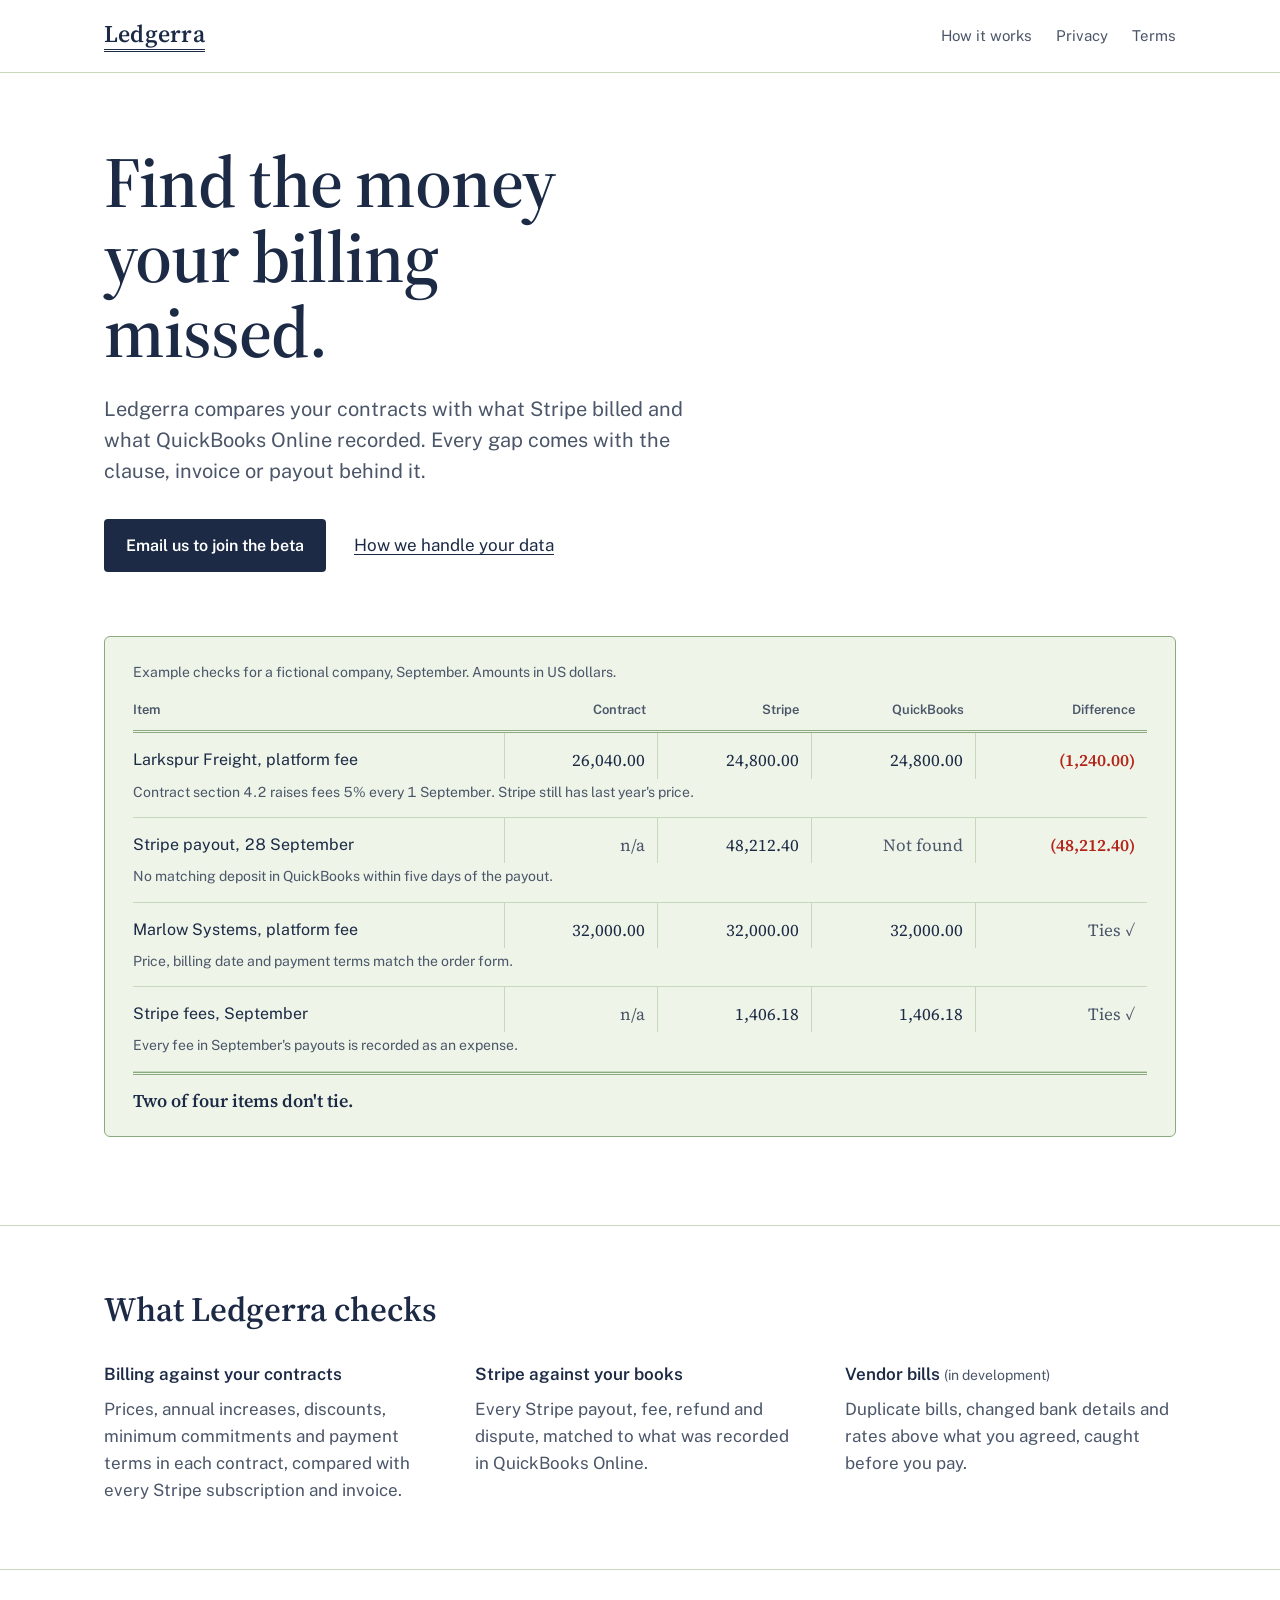
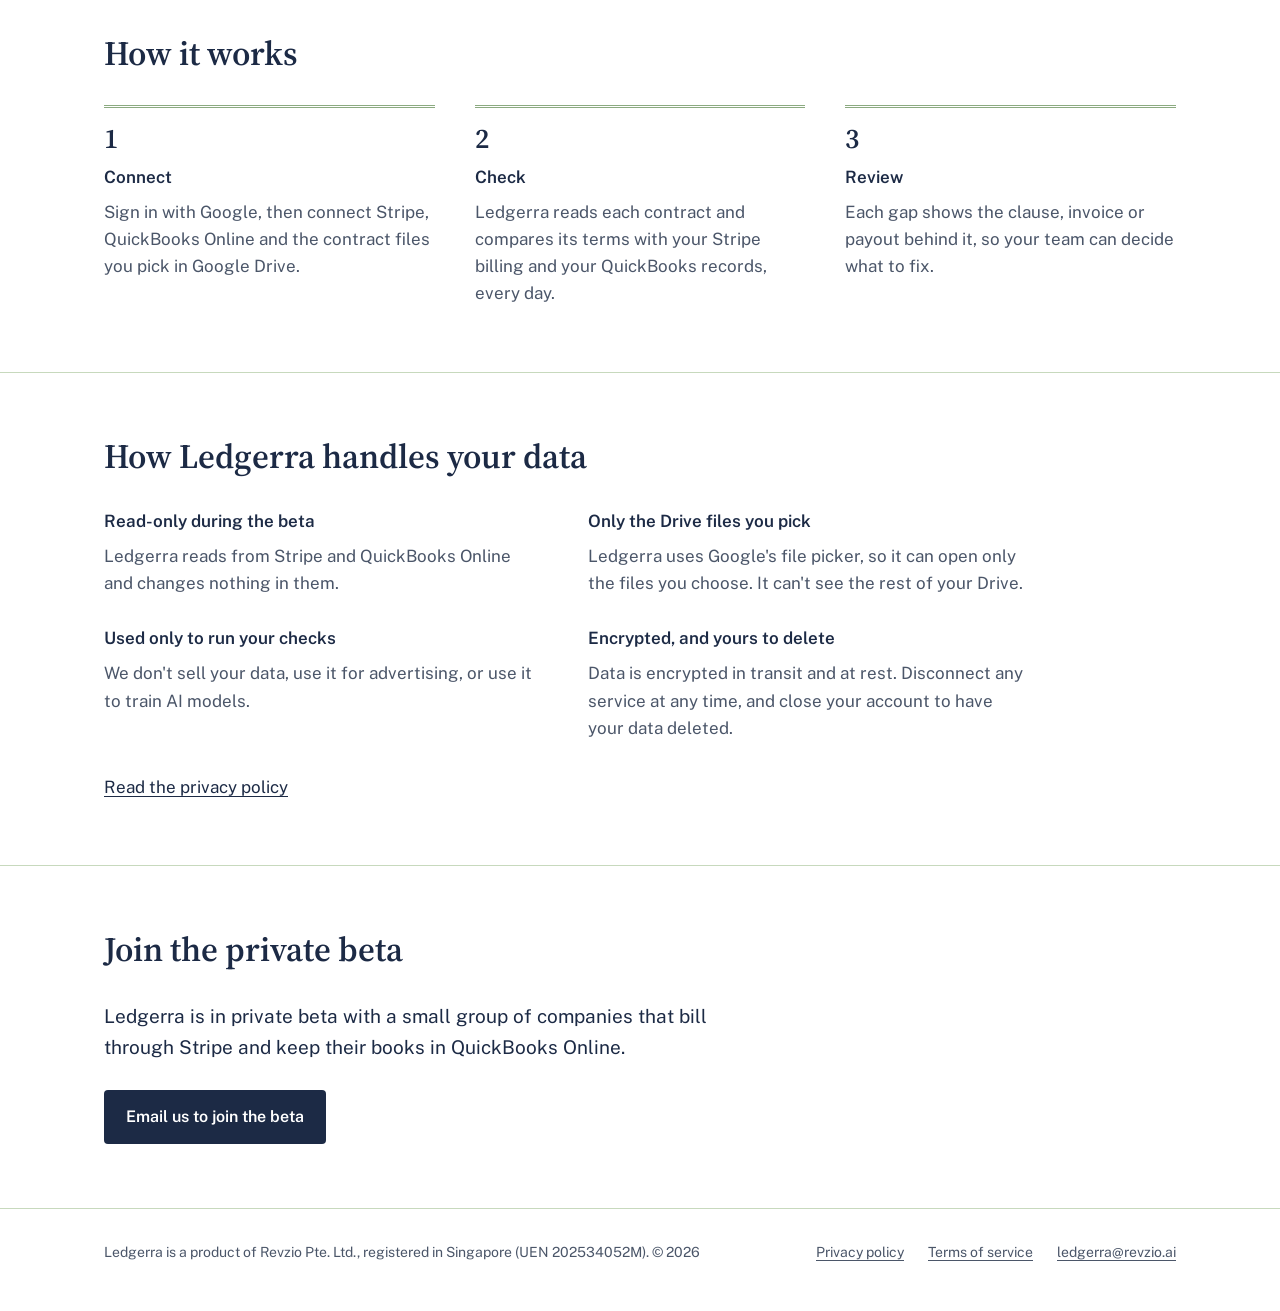
==== index.html @ a2a05275 "Add files via upload" ====
<!doctype html>
<html lang="en">
<head>
  <meta charset="utf-8">
  <meta name="viewport" content="width=device-width, initial-scale=1">
  <title>Ledgerra: check your billing against your contracts and books</title>
  <meta name="description" content="Ledgerra compares your contracts with what Stripe billed and what QuickBooks Online recorded, and shows every gap with the clause, invoice or payout behind it.">
  <link rel="icon" href="/favicon.svg" type="image/svg+xml">
  <link rel="preconnect" href="https://fonts.googleapis.com">
  <link rel="preconnect" href="https://fonts.gstatic.com" crossorigin>
  <link href="https://fonts.googleapis.com/css2?family=Public+Sans:wght@400;600&family=Source+Serif+4:opsz,wght@8..60,400;8..60,600&display=swap" rel="stylesheet">
  <link rel="stylesheet" href="/styles.css">
</head>
<body>
  <header class="site-header">
    <div class="wrap">
      <a class="wordmark" href="/">Ledgerra</a>
      <nav class="site-nav" aria-label="Main">
        <a class="optional" href="#how-it-works">How it works</a>
        <a href="/privacy">Privacy</a>
        <a href="/terms">Terms</a>
      </nav>
    </div>
  </header>

  <main>
    <section class="hero">
      <div class="wrap">
        <h1>Find the money your billing missed.</h1>
        <p class="lede">Ledgerra compares your contracts with what Stripe billed and what QuickBooks Online recorded. Every gap comes with the clause, invoice or payout behind it.</p>
        <div class="actions">
          <a class="button" href="mailto:ledgerra@revzio.ai?subject=Ledgerra%20beta">Email us to join the beta</a>
          <a href="#your-data">How we handle your data</a>
        </div>
      </div>
    </section>

    <section class="sheet-section" aria-labelledby="sheet-caption">
      <div class="wrap">
        <div class="sheet">
          <p class="sheet-caption" id="sheet-caption">Example checks for a fictional company, September. Amounts in US dollars.</p>
          <table>
            <thead>
              <tr>
                <th scope="col">Item</th>
                <th scope="col">Contract</th>
                <th scope="col">Stripe</th>
                <th scope="col">QuickBooks</th>
                <th scope="col">Difference</th>
              </tr>
            </thead>
            <tbody>
              <tr class="item">
                <td>Larkspur Freight, platform fee</td>
                <td data-label="Contract">26,040.00</td>
                <td data-label="Stripe">24,800.00</td>
                <td data-label="QuickBooks">24,800.00</td>
                <td data-label="Difference" class="gap">(1,240.00)</td>
              </tr>
              <tr class="note"><td colspan="5">Contract section 4.2 raises fees 5% every 1 September. Stripe still has last year's price.</td></tr>
              <tr class="item">
                <td>Stripe payout, 28 September</td>
                <td data-label="Contract" class="none">n/a</td>
                <td data-label="Stripe">48,212.40</td>
                <td data-label="QuickBooks" class="none">Not found</td>
                <td data-label="Difference" class="gap">(48,212.40)</td>
              </tr>
              <tr class="note"><td colspan="5">No matching deposit in QuickBooks within five days of the payout.</td></tr>
              <tr class="item">
                <td>Marlow Systems, platform fee</td>
                <td data-label="Contract">32,000.00</td>
                <td data-label="Stripe">32,000.00</td>
                <td data-label="QuickBooks">32,000.00</td>
                <td data-label="Difference" class="ties">Ties &#10003;</td>
              </tr>
              <tr class="note"><td colspan="5">Price, billing date and payment terms match the order form.</td></tr>
              <tr class="item">
                <td>Stripe fees, September</td>
                <td data-label="Contract" class="none">n/a</td>
                <td data-label="Stripe">1,406.18</td>
                <td data-label="QuickBooks">1,406.18</td>
                <td data-label="Difference" class="ties">Ties &#10003;</td>
              </tr>
              <tr class="note"><td colspan="5">Every fee in September's payouts is recorded as an expense.</td></tr>
            </tbody>
          </table>
          <p class="sheet-total">Two of four items don't tie.</p>
        </div>
      </div>
    </section>

    <section class="section" aria-labelledby="checks">
      <div class="wrap">
        <h2 id="checks">What Ledgerra checks</h2>
        <div class="columns">
          <div>
            <h3>Billing against your contracts</h3>
            <p>Prices, annual increases, discounts, minimum commitments and payment terms in each contract, compared with every Stripe subscription and invoice.</p>
          </div>
          <div>
            <h3>Stripe against your books</h3>
            <p>Every Stripe payout, fee, refund and dispute, matched to what was recorded in QuickBooks Online.</p>
          </div>
          <div>
            <h3>Vendor bills <span class="status">(in development)</span></h3>
            <p>Duplicate bills, changed bank details and rates above what you agreed, caught before you pay.</p>
          </div>
        </div>
      </div>
    </section>

    <section class="section" id="how-it-works" aria-labelledby="how">
      <div class="wrap">
        <h2 id="how">How it works</h2>
        <ol class="steps">
          <li>
            <h3>Connect</h3>
            <p>Sign in with Google, then connect Stripe, QuickBooks Online and the contract files you pick in Google Drive.</p>
          </li>
          <li>
            <h3>Check</h3>
            <p>Ledgerra reads each contract and compares its terms with your Stripe billing and your QuickBooks records, every day.</p>
          </li>
          <li>
            <h3>Review</h3>
            <p>Each gap shows the clause, invoice or payout behind it, so your team can decide what to fix.</p>
          </li>
        </ol>
      </div>
    </section>

    <section class="section" id="your-data" aria-labelledby="data">
      <div class="wrap">
        <h2 id="data">How Ledgerra handles your data</h2>
        <dl class="facts">
          <div>
            <dt>Read-only during the beta</dt>
            <dd>Ledgerra reads from Stripe and QuickBooks Online and changes nothing in them.</dd>
          </div>
          <div>
            <dt>Only the Drive files you pick</dt>
            <dd>Ledgerra uses Google's file picker, so it can open only the files you choose. It can't see the rest of your Drive.</dd>
          </div>
          <div>
            <dt>Used only to run your checks</dt>
            <dd>We don't sell your data, use it for advertising, or use it to train AI models.</dd>
          </div>
          <div>
            <dt>Encrypted, and yours to delete</dt>
            <dd>Data is encrypted in transit and at rest. Disconnect any service at any time, and close your account to have your data deleted.</dd>
          </div>
        </dl>
        <p class="more"><a href="/privacy">Read the privacy policy</a></p>
      </div>
    </section>

    <section class="section beta" aria-labelledby="beta">
      <div class="wrap">
        <h2 id="beta">Join the private beta</h2>
        <p>Ledgerra is in private beta with a small group of companies that bill through Stripe and keep their books in QuickBooks Online.</p>
        <a class="button" href="mailto:ledgerra@revzio.ai?subject=Ledgerra%20beta">Email us to join the beta</a>
      </div>
    </section>
  </main>

  <footer class="site-footer">
    <div class="wrap">
      <p>Ledgerra is a product of Revzio Pte. Ltd., registered in Singapore (UEN 202534052M). &copy; 2026</p>
      <nav class="footer-links" aria-label="Footer">
        <a href="/privacy">Privacy policy</a>
        <a href="/terms">Terms of service</a>
        <a href="mailto:ledgerra@revzio.ai">ledgerra@revzio.ai</a>
      </nav>
    </div>
  </footer>
</body>
</html>
---- styles.css ----
/* Ledgerra site. One bold element: the ledger sheet. Red ink only for differences. */
:root {
  --paper: #ffffff;
  --ledger: #eef4e8;
  --rule: #c7d9bd;
  --rule-strong: #8baa80;
  --ink: #1c2a45;
  --ink-muted: #4b5669;
  --red: #b42318;
  --focus: #2f5bd3;
  --serif: "Source Serif 4", Georgia, "Times New Roman", serif;
  --sans: "Public Sans", "Helvetica Neue", Arial, sans-serif;
  --measure: 66ch;
  --gutter: 24px;
}

*,
*::before,
*::after { box-sizing: border-box; }

html { -webkit-text-size-adjust: 100%; }

body {
  margin: 0;
  background: var(--paper);
  color: var(--ink);
  font-family: var(--sans);
  font-size: 17px;
  line-height: 1.6;
}

a { color: var(--ink); text-decoration-thickness: 1px; text-underline-offset: 3px; }
a:hover { text-decoration-thickness: 2px; }
:focus-visible { outline: 3px solid var(--focus); outline-offset: 3px; border-radius: 2px; }

.wrap { max-width: 1120px; margin: 0 auto; padding: 0 var(--gutter); }

/* Header */
.site-header { border-bottom: 1px solid var(--rule); }
.site-header .wrap {
  display: flex;
  align-items: center;
  justify-content: space-between;
  gap: 16px;
  min-height: 72px;
}
.wordmark {
  font-family: var(--serif);
  font-weight: 600;
  font-size: 24px;
  letter-spacing: 0.01em;
  text-decoration: none;
  border-bottom: 3px double var(--ink);
  line-height: 1.15;
  padding-bottom: 1px;
}
.wordmark:hover { text-decoration: none; }
.site-nav { display: flex; gap: 24px; font-size: 15px; }
.site-nav a { text-decoration: none; color: var(--ink-muted); }
.site-nav a:hover, .site-nav a[aria-current="page"] { color: var(--ink); text-decoration: underline; }

/* Hero */
.hero { padding: 72px 0 40px; }
.hero h1 {
  font-family: var(--serif);
  font-weight: 600;
  font-size: clamp(40px, 6.2vw, 72px);
  line-height: 1.04;
  letter-spacing: -0.015em;
  margin: 0 0 24px;
  max-width: 13ch;
}
.lede { font-size: 20px; line-height: 1.55; color: var(--ink-muted); max-width: 52ch; margin: 0 0 32px; }
.actions { display: flex; flex-wrap: wrap; align-items: center; gap: 16px 28px; }
.button {
  display: inline-block;
  background: var(--ink);
  color: #ffffff;
  text-decoration: none;
  font-weight: 600;
  font-size: 16px;
  padding: 14px 22px;
  border-radius: 4px;
}
.button:hover { background: #2a3b5e; text-decoration: none; }

/* The ledger sheet */
.sheet-section { padding: 24px 0 88px; }
.sheet {
  background: var(--ledger);
  border: 1px solid var(--rule-strong);
  border-radius: 6px;
  padding: 24px 28px 20px;
}
.sheet-caption { font-size: 14px; color: var(--ink-muted); margin: 0 0 16px; }
.sheet table { width: 100%; border-collapse: collapse; font-family: var(--serif); font-size: 17px; }
.sheet th {
  font-family: var(--sans);
  font-weight: 600;
  font-size: 13px;
  color: var(--ink-muted);
  text-align: right;
  padding: 0 12px 10px;
  border-bottom: 3px double var(--rule-strong);
}
.sheet th:first-child, .sheet td:first-child { text-align: left; padding-left: 0; }
.sheet td {
  padding: 14px 12px 4px;
  text-align: right;
  font-variant-numeric: tabular-nums lining-nums;
  border-left: 1px solid var(--rule);
  vertical-align: top;
}
.sheet td:first-child { border-left: 0; font-family: var(--sans); font-size: 16px; }
.sheet tr.note td {
  padding: 2px 0 14px;
  border-left: 0;
  border-bottom: 1px solid var(--rule);
  text-align: left;
  font-family: var(--sans);
  font-size: 14px;
  color: var(--ink-muted);
}
.sheet .gap { color: var(--red); font-weight: 600; }
.sheet .ties { color: var(--ink-muted); }
.sheet .none { color: var(--ink-muted); }
.sheet-total {
  margin: 0;
  padding-top: 12px;
  border-top: 3px double var(--rule-strong);
  font-family: var(--serif);
  font-size: 18px;
  font-weight: 600;
}

/* Sections */
.section { padding: 64px 0; border-top: 1px solid var(--rule); }
.section h2 {
  font-family: var(--serif);
  font-weight: 600;
  font-size: 34px;
  line-height: 1.15;
  margin: 0 0 32px;
}
.columns { display: grid; grid-template-columns: repeat(3, minmax(0, 1fr)); gap: 40px; }
.columns h3, .steps h3, .facts dt {
  font-family: var(--sans);
  font-weight: 600;
  font-size: 17px;
  margin: 0 0 8px;
}
.columns p, .steps p { margin: 0; color: var(--ink-muted); }
.status { font-size: 14px; color: var(--ink-muted); font-weight: 400; }

.steps { list-style: none; margin: 0; padding: 0; display: grid; grid-template-columns: repeat(3, minmax(0, 1fr)); gap: 40px; counter-reset: step; }
.steps li { counter-increment: step; border-top: 3px double var(--rule-strong); padding-top: 16px; }
.steps li::before {
  content: counter(step);
  display: block;
  font-family: var(--serif);
  font-size: 28px;
  font-weight: 600;
  line-height: 1;
  margin-bottom: 12px;
}

.facts { margin: 0; display: grid; grid-template-columns: repeat(2, minmax(0, 1fr)); gap: 28px 48px; max-width: 920px; }
.facts div { margin: 0; }
.facts dd { margin: 0; color: var(--ink-muted); }
.section .more { margin: 32px 0 0; }

.beta p { max-width: 56ch; margin: 0 0 28px; font-size: 19px; }

/* Long-form pages */
.doc { padding: 56px 0 88px; }
.doc .wrap > * { max-width: var(--measure); }
.doc h1 { font-family: var(--serif); font-weight: 600; font-size: clamp(34px, 5vw, 48px); line-height: 1.1; margin: 0 0 8px; }
.doc .updated { color: var(--ink-muted); margin: 0 0 40px; font-size: 15px; }
.doc h2 { font-family: var(--serif); font-weight: 600; font-size: 24px; line-height: 1.25; margin: 44px 0 12px; }
.doc h3 { font-size: 17px; font-weight: 600; margin: 24px 0 8px; }
.doc p, .doc li { margin: 0 0 14px; }
.doc ul { padding-left: 22px; margin: 0 0 14px; }
.doc table { border-collapse: collapse; width: 100%; margin: 8px 0 18px; font-size: 15px; }
.doc th, .doc td { text-align: left; padding: 8px 12px 8px 0; border-bottom: 1px solid var(--rule); vertical-align: top; }
.doc th { font-weight: 600; }
.doc .callout { border-left: 3px double var(--rule-strong); padding: 4px 0 4px 16px; }

/* Footer */
.site-footer { border-top: 1px solid var(--rule); padding: 32px 0 48px; font-size: 14px; color: var(--ink-muted); }
.site-footer .wrap { display: flex; flex-wrap: wrap; justify-content: space-between; gap: 16px 32px; }
.site-footer p { margin: 0; }
.footer-links { display: flex; flex-wrap: wrap; gap: 8px 24px; }
.footer-links a { color: var(--ink-muted); }

/* Phone and tablet */
@media (max-width: 860px) {
  .columns, .steps { grid-template-columns: 1fr; gap: 32px; }
  .facts { grid-template-columns: 1fr; }
}

@media (max-width: 640px) {
  body { font-size: 16px; }
  .site-nav { gap: 16px; font-size: 14px; }
  .site-nav .optional { display: none; }
  .hero { padding: 48px 0 24px; }
  .lede { font-size: 18px; }
  .sheet { padding: 18px 16px 16px; }
  .sheet thead { position: absolute; width: 1px; height: 1px; overflow: hidden; clip: rect(0 0 0 0); }
  .sheet table, .sheet tbody, .sheet tr, .sheet td { display: block; width: 100%; }
  .sheet tr.item { padding-top: 12px; }
  .sheet tr.item td { border-left: 0; padding: 2px 0; display: flex; justify-content: space-between; gap: 16px; }
  .sheet tr.item td::before { content: attr(data-label); font-family: var(--sans); font-size: 14px; color: var(--ink-muted); }
  .sheet tr.item td:first-child { font-weight: 600; padding-bottom: 6px; }
  .sheet tr.item td:first-child::before { content: none; }
  .sheet tr.note td { padding: 6px 0 12px; }
  .section { padding: 48px 0; }
  .section h2 { font-size: 28px; }
}

@media (prefers-reduced-motion: reduce) {
  * { scroll-behavior: auto !important; }
}
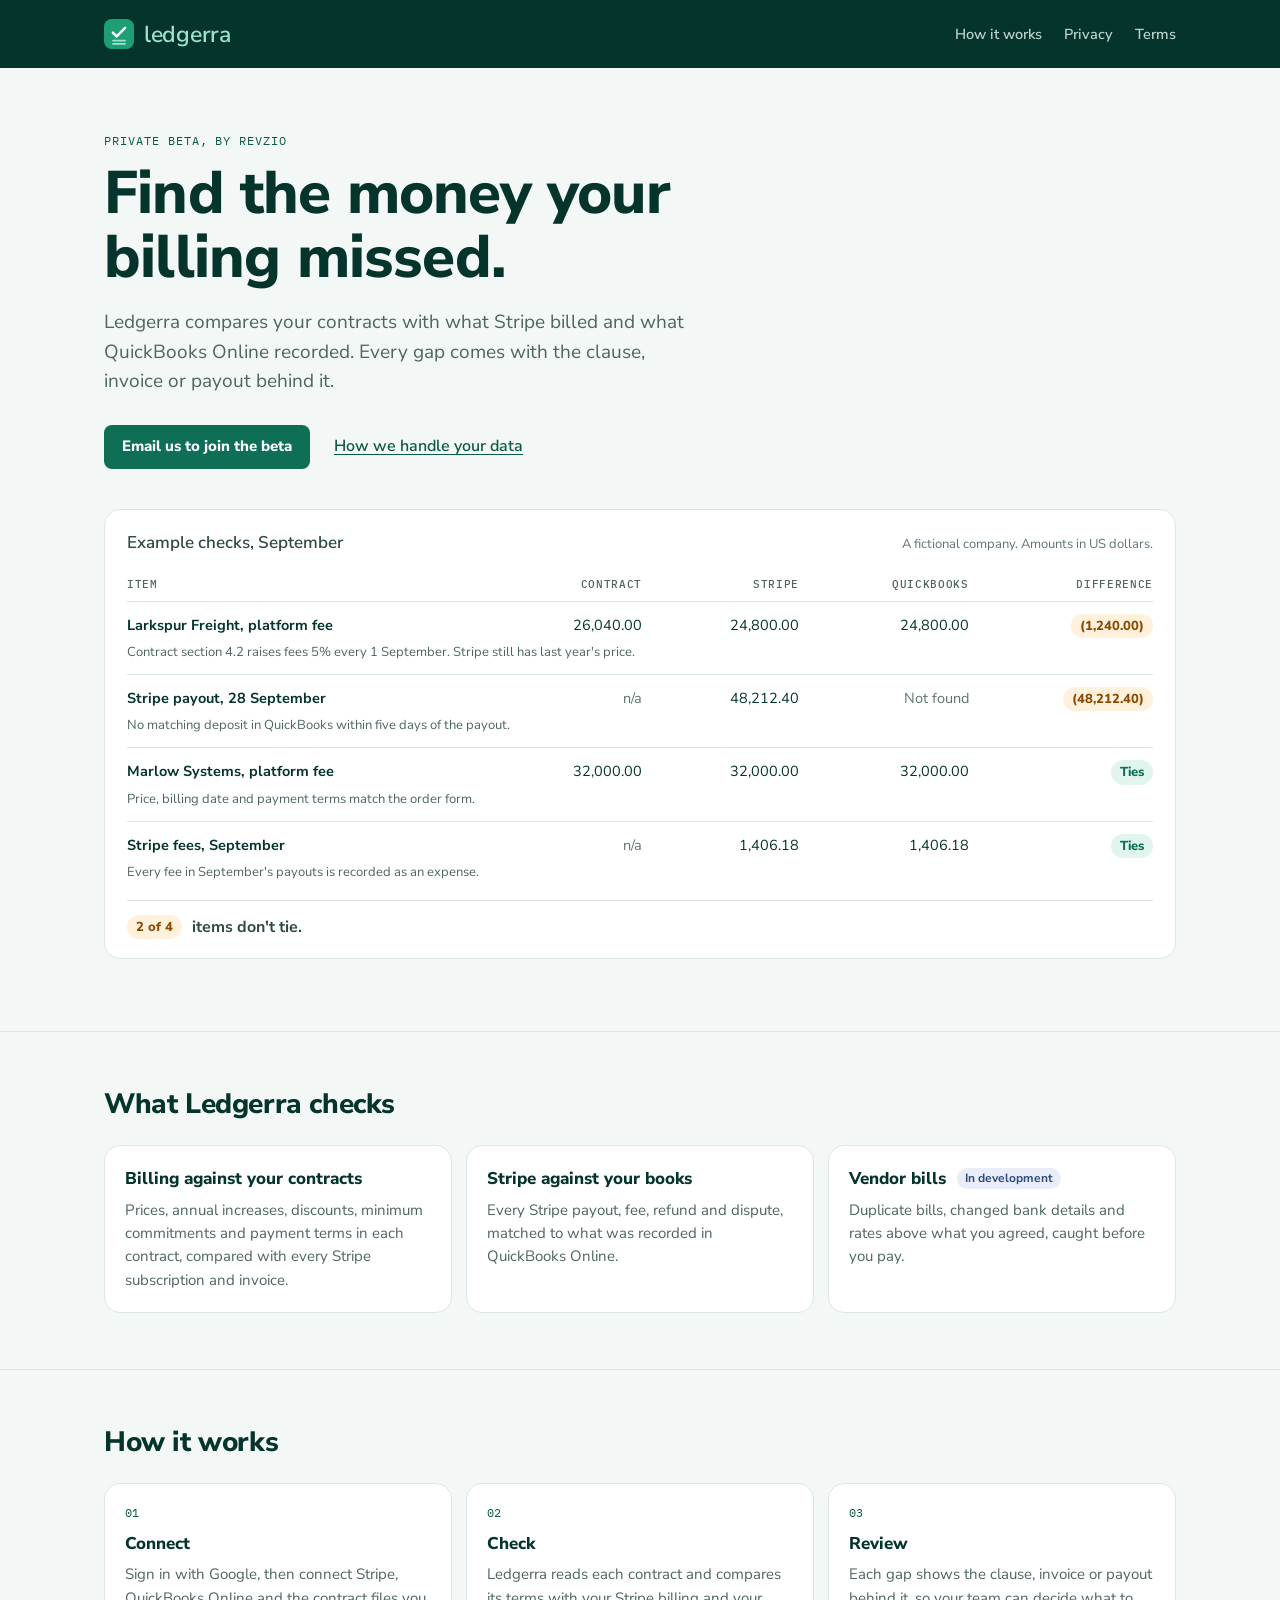
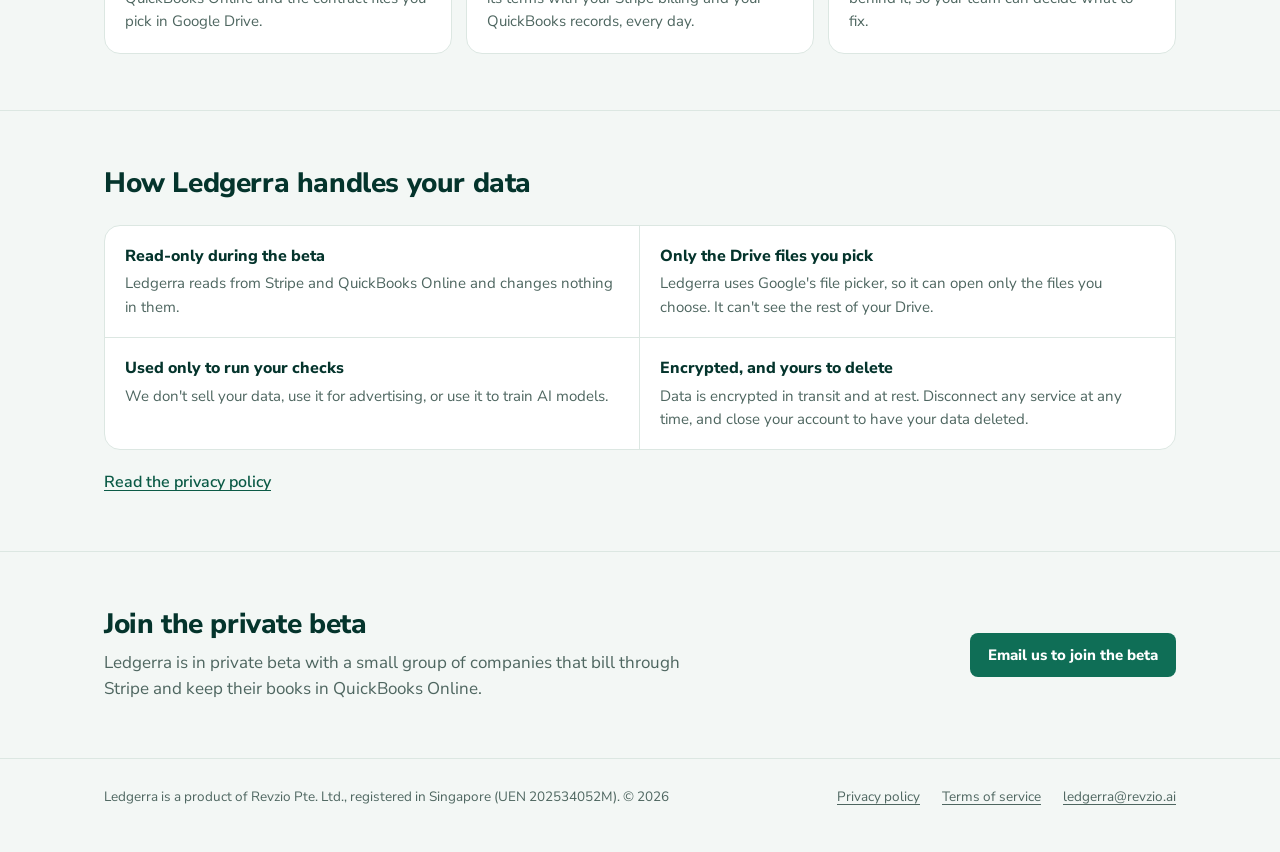
==== commit 86ad047e: "Add files via upload" ====
--- a/index.html
+++ b/index.html
@@ -8,13 +8,16 @@
   <link rel="icon" href="/favicon.svg" type="image/svg+xml">
   <link rel="preconnect" href="https://fonts.googleapis.com">
   <link rel="preconnect" href="https://fonts.gstatic.com" crossorigin>
-  <link href="https://fonts.googleapis.com/css2?family=Public+Sans:wght@400;600&family=Source+Serif+4:opsz,wght@8..60,400;8..60,600&display=swap" rel="stylesheet">
+  <link href="https://fonts.googleapis.com/css2?family=Nunito+Sans:wght@400;600;700;800&family=IBM+Plex+Mono:wght@400;500&display=swap" rel="stylesheet">
   <link rel="stylesheet" href="/styles.css">
 </head>
 <body>
   <header class="site-header">
     <div class="wrap">
-      <a class="wordmark" href="/">Ledgerra</a>
+      <a class="brand" href="/" aria-label="Ledgerra home">
+        <svg viewBox="0 0 32 32" aria-hidden="true"><rect width="32" height="32" rx="8" fill="#1D9E75"/><path d="M9.5 14.5L13.5 18.5L22.5 9.5" fill="none" stroke="#FFFFFF" stroke-width="2.6" stroke-linecap="round" stroke-linejoin="round"/><path d="M9.5 23H22.5M9.5 26.5H22.5" stroke="#9FE1CB" stroke-width="1.8" stroke-linecap="round"/></svg>
+        <span class="brand-name">ledgerra</span>
+      </a>
       <nav class="site-nav" aria-label="Main">
         <a class="optional" href="#how-it-works">How it works</a>
         <a href="/privacy">Privacy</a>
@@ -26,19 +29,23 @@
   <main>
     <section class="hero">
       <div class="wrap">
+        <p class="label">Private beta, by Revzio</p>
         <h1>Find the money your billing missed.</h1>
         <p class="lede">Ledgerra compares your contracts with what Stripe billed and what QuickBooks Online recorded. Every gap comes with the clause, invoice or payout behind it.</p>
         <div class="actions">
           <a class="button" href="mailto:ledgerra@revzio.ai?subject=Ledgerra%20beta">Email us to join the beta</a>
-          <a href="#your-data">How we handle your data</a>
+          <a class="text-link" href="#your-data">How we handle your data</a>
         </div>
       </div>
     </section>
 
-    <section class="sheet-section" aria-labelledby="sheet-caption">
+    <section class="sheet-section" aria-labelledby="sheet-title">
       <div class="wrap">
         <div class="sheet">
-          <p class="sheet-caption" id="sheet-caption">Example checks for a fictional company, September. Amounts in US dollars.</p>
+          <div class="sheet-head">
+            <h2 id="sheet-title">Example checks, September</h2>
+            <p>A fictional company. Amounts in US dollars.</p>
+          </div>
           <table>
             <thead>
               <tr>
@@ -55,7 +62,7 @@
                 <td data-label="Contract">26,040.00</td>
                 <td data-label="Stripe">24,800.00</td>
                 <td data-label="QuickBooks">24,800.00</td>
-                <td data-label="Difference" class="gap">(1,240.00)</td>
+                <td data-label="Difference"><span class="chip chip-risk">(1,240.00)</span></td>
               </tr>
               <tr class="note"><td colspan="5">Contract section 4.2 raises fees 5% every 1 September. Stripe still has last year's price.</td></tr>
               <tr class="item">
@@ -63,7 +70,7 @@
                 <td data-label="Contract" class="none">n/a</td>
                 <td data-label="Stripe">48,212.40</td>
                 <td data-label="QuickBooks" class="none">Not found</td>
-                <td data-label="Difference" class="gap">(48,212.40)</td>
+                <td data-label="Difference"><span class="chip chip-risk">(48,212.40)</span></td>
               </tr>
               <tr class="note"><td colspan="5">No matching deposit in QuickBooks within five days of the payout.</td></tr>
               <tr class="item">
@@ -71,7 +78,7 @@
                 <td data-label="Contract">32,000.00</td>
                 <td data-label="Stripe">32,000.00</td>
                 <td data-label="QuickBooks">32,000.00</td>
-                <td data-label="Difference" class="ties">Ties &#10003;</td>
+                <td data-label="Difference"><span class="chip chip-ok">Ties</span></td>
               </tr>
               <tr class="note"><td colspan="5">Price, billing date and payment terms match the order form.</td></tr>
               <tr class="item">
@@ -79,12 +86,12 @@
                 <td data-label="Contract" class="none">n/a</td>
                 <td data-label="Stripe">1,406.18</td>
                 <td data-label="QuickBooks">1,406.18</td>
-                <td data-label="Difference" class="ties">Ties &#10003;</td>
+                <td data-label="Difference"><span class="chip chip-ok">Ties</span></td>
               </tr>
               <tr class="note"><td colspan="5">Every fee in September's payouts is recorded as an expense.</td></tr>
             </tbody>
           </table>
-          <p class="sheet-total">Two of four items don't tie.</p>
+          <p class="sheet-total"><span class="chip chip-risk">2 of 4</span> items don't tie.</p>
         </div>
       </div>
     </section>
@@ -92,17 +99,17 @@
     <section class="section" aria-labelledby="checks">
       <div class="wrap">
         <h2 id="checks">What Ledgerra checks</h2>
-        <div class="columns">
-          <div>
+        <div class="cards">
+          <div class="card">
             <h3>Billing against your contracts</h3>
             <p>Prices, annual increases, discounts, minimum commitments and payment terms in each contract, compared with every Stripe subscription and invoice.</p>
           </div>
-          <div>
+          <div class="card">
             <h3>Stripe against your books</h3>
             <p>Every Stripe payout, fee, refund and dispute, matched to what was recorded in QuickBooks Online.</p>
           </div>
-          <div>
-            <h3>Vendor bills <span class="status">(in development)</span></h3>
+          <div class="card">
+            <h3>Vendor bills <span class="status">In development</span></h3>
             <p>Duplicate bills, changed bank details and rates above what you agreed, caught before you pay.</p>
           </div>
         </div>
@@ -156,8 +163,10 @@
 
     <section class="section beta" aria-labelledby="beta">
       <div class="wrap">
-        <h2 id="beta">Join the private beta</h2>
-        <p>Ledgerra is in private beta with a small group of companies that bill through Stripe and keep their books in QuickBooks Online.</p>
+        <div>
+          <h2 id="beta">Join the private beta</h2>
+          <p>Ledgerra is in private beta with a small group of companies that bill through Stripe and keep their books in QuickBooks Online.</p>
+        </div>
         <a class="button" href="mailto:ledgerra@revzio.ai?subject=Ledgerra%20beta">Email us to join the beta</a>
       </div>
     </section>
--- a/styles.css
+++ b/styles.css
@@ -1,16 +1,28 @@
-/* Ledgerra site. One bold element: the ledger sheet. Red ink only for differences. */
+/* Ledgerra site, on the Revzio design system v0.1.
+   Rail #04342C, primary #0F6E56, money at risk #E8A23A, escalation #A12A1F, money out #2E4A80.
+   Nunito Sans for text, IBM Plex Mono for labels. */
 :root {
-  --paper: #ffffff;
-  --ledger: #eef4e8;
-  --rule: #c7d9bd;
-  --rule-strong: #8baa80;
-  --ink: #1c2a45;
-  --ink-muted: #4b5669;
-  --red: #b42318;
-  --focus: #2f5bd3;
-  --serif: "Source Serif 4", Georgia, "Times New Roman", serif;
-  --sans: "Public Sans", "Helvetica Neue", Arial, sans-serif;
-  --measure: 66ch;
+  --rail: #04342c;
+  --rail-text: #e1f5ee;
+  --mint: #9fe1cb;
+  --mint-strong: #1d9e75;
+  --primary: #0f6e56;
+  --primary-hover: #0b5a46;
+  --page: #f3f7f5;
+  --card: #ffffff;
+  --border: #dce7e2;
+  --border-strong: #cfddd7;
+  --ink: #04342c;
+  --ink-2: #2f4a44;
+  --muted: #4e6660;
+  --quiet: #5f756f;
+  --risk-bg: #fff1dc;
+  --risk-text: #8a4b00;
+  --ok-bg: #e1f5ee;
+  --ok-text: #0f6e56;
+  --sans: "Nunito Sans", ui-sans-serif, system-ui, -apple-system, "Segoe UI", sans-serif;
+  --mono: "IBM Plex Mono", ui-monospace, Menlo, monospace;
+  --measure: 70ch;
   --gutter: 24px;
 }
 
@@ -22,201 +34,251 @@
 
 body {
   margin: 0;
-  background: var(--paper);
+  background: var(--page);
   color: var(--ink);
   font-family: var(--sans);
-  font-size: 17px;
-  line-height: 1.6;
-}
-
-a { color: var(--ink); text-decoration-thickness: 1px; text-underline-offset: 3px; }
+  font-size: 16px;
+  line-height: 1.55;
+  font-variant-numeric: tabular-nums;
+}
+
+a { color: var(--primary-hover); text-decoration-thickness: 1px; text-underline-offset: 3px; }
 a:hover { text-decoration-thickness: 2px; }
-:focus-visible { outline: 3px solid var(--focus); outline-offset: 3px; border-radius: 2px; }
+:focus-visible { outline: 3px solid var(--mint-strong); outline-offset: 3px; border-radius: 4px; }
 
 .wrap { max-width: 1120px; margin: 0 auto; padding: 0 var(--gutter); }
 
-/* Header */
-.site-header { border-bottom: 1px solid var(--rule); }
+/* Header: the Revzio rail, laid horizontally */
+.site-header { background: var(--rail); color: var(--rail-text); }
 .site-header .wrap {
   display: flex;
   align-items: center;
   justify-content: space-between;
   gap: 16px;
-  min-height: 72px;
-}
-.wordmark {
-  font-family: var(--serif);
-  font-weight: 600;
-  font-size: 24px;
-  letter-spacing: 0.01em;
+  min-height: 68px;
+}
+.brand { display: inline-flex; align-items: center; gap: 10px; text-decoration: none; }
+.brand:hover { text-decoration: none; }
+.brand svg { width: 30px; height: 30px; flex: none; }
+.brand-name { font-size: 23px; font-weight: 600; letter-spacing: -0.3px; color: var(--mint); line-height: 1; }
+.site-nav { display: flex; gap: 22px; font-size: 14.5px; font-weight: 600; }
+.site-nav a { color: var(--rail-text); opacity: 0.82; text-decoration: none; }
+.site-nav a:hover, .site-nav a[aria-current="page"] { opacity: 1; text-decoration: underline; text-decoration-color: var(--mint); }
+
+/* Labels, Revzio style */
+.label {
+  font-family: var(--mono);
+  font-size: 12px;
+  letter-spacing: 0.08em;
+  text-transform: uppercase;
+  color: var(--primary-hover);
+  margin: 0 0 10px;
+}
+
+/* Hero */
+.hero { padding: 64px 0 32px; }
+.hero h1 {
+  font-weight: 800;
+  font-size: clamp(36px, 5.6vw, 60px);
+  line-height: 1.08;
+  letter-spacing: -0.8px;
+  margin: 0 0 18px;
+  max-width: 16ch;
+}
+.lede { font-size: 19px; line-height: 1.55; color: var(--muted); max-width: 54ch; margin: 0 0 28px; }
+.actions { display: flex; flex-wrap: wrap; align-items: center; gap: 14px 24px; }
+.button {
+  display: inline-flex;
+  align-items: center;
+  height: 44px;
+  padding: 0 18px;
+  border-radius: 8px;
+  background: var(--primary);
+  color: #ffffff;
+  font-weight: 800;
+  font-size: 15px;
   text-decoration: none;
-  border-bottom: 3px double var(--ink);
-  line-height: 1.15;
-  padding-bottom: 1px;
-}
-.wordmark:hover { text-decoration: none; }
-.site-nav { display: flex; gap: 24px; font-size: 15px; }
-.site-nav a { text-decoration: none; color: var(--ink-muted); }
-.site-nav a:hover, .site-nav a[aria-current="page"] { color: var(--ink); text-decoration: underline; }
-
-/* Hero */
-.hero { padding: 72px 0 40px; }
-.hero h1 {
-  font-family: var(--serif);
-  font-weight: 600;
-  font-size: clamp(40px, 6.2vw, 72px);
-  line-height: 1.04;
-  letter-spacing: -0.015em;
+}
+.button:hover { background: var(--primary-hover); text-decoration: none; }
+.text-link { font-weight: 600; }
+
+/* The example checks, as a Revzio card */
+.sheet-section { padding: 8px 0 72px; }
+.sheet {
+  background: var(--card);
+  border: 1px solid var(--border);
+  border-radius: 16px;
+  padding: 20px 22px 18px;
+}
+.sheet-head { display: flex; flex-wrap: wrap; justify-content: space-between; align-items: baseline; gap: 8px 16px; margin-bottom: 12px; }
+.sheet-head h2 { margin: 0; font-size: 17px; font-weight: 600; color: var(--ink-2); }
+.sheet-head p { margin: 0; font-size: 13px; color: var(--quiet); }
+.sheet table { width: 100%; border-collapse: collapse; font-size: 14.5px; }
+.sheet th {
+  font-family: var(--mono);
+  font-weight: 500;
+  font-size: 11px;
+  letter-spacing: 0.06em;
+  text-transform: uppercase;
+  color: var(--muted);
+  text-align: right;
+  padding: 8px 12px;
+  border-bottom: 1px solid var(--border);
+}
+.sheet th:first-child, .sheet td:first-child { text-align: left; padding-left: 0; }
+.sheet th:last-child, .sheet td:last-child { padding-right: 0; }
+.sheet td { padding: 12px 12px 2px; text-align: right; vertical-align: top; }
+.sheet td:first-child { font-weight: 700; }
+.sheet tr.note td {
+  padding: 2px 0 12px;
+  border-bottom: 1px solid var(--border);
+  text-align: left;
+  font-weight: 400;
+  font-size: 13px;
+  color: var(--muted);
+}
+.sheet tbody tr.note:last-child td { border-bottom: 0; }
+.sheet .none { color: var(--quiet); }
+.chip {
+  display: inline-flex;
+  align-items: center;
+  padding: 2px 9px;
+  border-radius: 999px;
+  font-size: 13px;
+  font-weight: 800;
+  white-space: nowrap;
+}
+.chip-risk { background: var(--risk-bg); color: var(--risk-text); }
+.chip-ok { background: var(--ok-bg); color: var(--ok-text); }
+.sheet-total {
+  display: flex;
+  align-items: center;
+  gap: 10px;
+  margin: 6px 0 0;
+  padding-top: 14px;
+  border-top: 1px solid var(--border);
+  font-weight: 700;
+  color: var(--ink-2);
+}
+
+/* Sections */
+.section { padding: 56px 0; border-top: 1px solid var(--border); }
+.section h2 {
+  font-weight: 800;
+  font-size: 28px;
+  line-height: 1.2;
+  letter-spacing: -0.4px;
   margin: 0 0 24px;
-  max-width: 13ch;
-}
-.lede { font-size: 20px; line-height: 1.55; color: var(--ink-muted); max-width: 52ch; margin: 0 0 32px; }
-.actions { display: flex; flex-wrap: wrap; align-items: center; gap: 16px 28px; }
-.button {
-  display: inline-block;
-  background: var(--ink);
-  color: #ffffff;
-  text-decoration: none;
-  font-weight: 600;
-  font-size: 16px;
-  padding: 14px 22px;
-  border-radius: 4px;
-}
-.button:hover { background: #2a3b5e; text-decoration: none; }
-
-/* The ledger sheet */
-.sheet-section { padding: 24px 0 88px; }
-.sheet {
-  background: var(--ledger);
-  border: 1px solid var(--rule-strong);
-  border-radius: 6px;
-  padding: 24px 28px 20px;
-}
-.sheet-caption { font-size: 14px; color: var(--ink-muted); margin: 0 0 16px; }
-.sheet table { width: 100%; border-collapse: collapse; font-family: var(--serif); font-size: 17px; }
-.sheet th {
-  font-family: var(--sans);
-  font-weight: 600;
-  font-size: 13px;
-  color: var(--ink-muted);
-  text-align: right;
-  padding: 0 12px 10px;
-  border-bottom: 3px double var(--rule-strong);
-}
-.sheet th:first-child, .sheet td:first-child { text-align: left; padding-left: 0; }
-.sheet td {
-  padding: 14px 12px 4px;
-  text-align: right;
-  font-variant-numeric: tabular-nums lining-nums;
-  border-left: 1px solid var(--rule);
-  vertical-align: top;
-}
-.sheet td:first-child { border-left: 0; font-family: var(--sans); font-size: 16px; }
-.sheet tr.note td {
-  padding: 2px 0 14px;
-  border-left: 0;
-  border-bottom: 1px solid var(--rule);
-  text-align: left;
-  font-family: var(--sans);
-  font-size: 14px;
-  color: var(--ink-muted);
-}
-.sheet .gap { color: var(--red); font-weight: 600; }
-.sheet .ties { color: var(--ink-muted); }
-.sheet .none { color: var(--ink-muted); }
-.sheet-total {
+}
+.cards { display: grid; grid-template-columns: repeat(3, minmax(0, 1fr)); gap: 14px; }
+.card {
+  background: var(--card);
+  border: 1px solid var(--border);
+  border-radius: 16px;
+  padding: 20px;
+}
+.card h3 { font-size: 17px; font-weight: 800; margin: 0 0 6px; color: var(--ink); }
+.card p { margin: 0; color: var(--muted); font-size: 15px; }
+.status {
+  display: inline-flex;
+  margin-left: 6px;
+  padding: 1px 8px;
+  border-radius: 999px;
+  background: #e8edf7;
+  color: #2e4a80;
+  font-size: 12px;
+  font-weight: 700;
+  vertical-align: 2px;
+}
+
+.steps { list-style: none; margin: 0; padding: 0; display: grid; grid-template-columns: repeat(3, minmax(0, 1fr)); gap: 14px; counter-reset: step; }
+.steps li { counter-increment: step; background: var(--card); border: 1px solid var(--border); border-radius: 16px; padding: 20px; }
+.steps li::before {
+  content: counter(step, decimal-leading-zero);
+  display: block;
+  font-family: var(--mono);
+  font-size: 12px;
+  color: var(--primary-hover);
+  margin-bottom: 8px;
+}
+.steps h3 { font-size: 17px; font-weight: 800; margin: 0 0 6px; }
+.steps p { margin: 0; color: var(--muted); font-size: 15px; }
+
+.facts {
   margin: 0;
-  padding-top: 12px;
-  border-top: 3px double var(--rule-strong);
-  font-family: var(--serif);
-  font-size: 18px;
-  font-weight: 600;
-}
-
-/* Sections */
-.section { padding: 64px 0; border-top: 1px solid var(--rule); }
-.section h2 {
-  font-family: var(--serif);
-  font-weight: 600;
-  font-size: 34px;
-  line-height: 1.15;
-  margin: 0 0 32px;
-}
-.columns { display: grid; grid-template-columns: repeat(3, minmax(0, 1fr)); gap: 40px; }
-.columns h3, .steps h3, .facts dt {
-  font-family: var(--sans);
-  font-weight: 600;
-  font-size: 17px;
-  margin: 0 0 8px;
-}
-.columns p, .steps p { margin: 0; color: var(--ink-muted); }
-.status { font-size: 14px; color: var(--ink-muted); font-weight: 400; }
-
-.steps { list-style: none; margin: 0; padding: 0; display: grid; grid-template-columns: repeat(3, minmax(0, 1fr)); gap: 40px; counter-reset: step; }
-.steps li { counter-increment: step; border-top: 3px double var(--rule-strong); padding-top: 16px; }
-.steps li::before {
-  content: counter(step);
-  display: block;
-  font-family: var(--serif);
-  font-size: 28px;
-  font-weight: 600;
-  line-height: 1;
-  margin-bottom: 12px;
-}
-
-.facts { margin: 0; display: grid; grid-template-columns: repeat(2, minmax(0, 1fr)); gap: 28px 48px; max-width: 920px; }
-.facts div { margin: 0; }
-.facts dd { margin: 0; color: var(--ink-muted); }
-.section .more { margin: 32px 0 0; }
-
-.beta p { max-width: 56ch; margin: 0 0 28px; font-size: 19px; }
+  display: grid;
+  grid-template-columns: repeat(2, minmax(0, 1fr));
+  gap: 0;
+  background: var(--card);
+  border: 1px solid var(--border);
+  border-radius: 16px;
+  overflow: hidden;
+}
+.facts div { padding: 18px 20px; border-top: 1px solid var(--border); }
+.facts div:nth-child(-n + 2) { border-top: 0; }
+.facts div:nth-child(odd) { border-right: 1px solid var(--border); }
+.facts dt { font-weight: 800; font-size: 16px; margin: 0 0 4px; }
+.facts dd { margin: 0; color: var(--muted); font-size: 15px; }
+.section .more { margin: 20px 0 0; font-weight: 600; }
+
+.beta .wrap { display: flex; flex-wrap: wrap; align-items: center; justify-content: space-between; gap: 20px 32px; }
+.beta h2 { margin-bottom: 8px; }
+.beta p { max-width: 58ch; margin: 0; color: var(--muted); font-size: 17px; }
 
 /* Long-form pages */
-.doc { padding: 56px 0 88px; }
-.doc .wrap > * { max-width: var(--measure); }
-.doc h1 { font-family: var(--serif); font-weight: 600; font-size: clamp(34px, 5vw, 48px); line-height: 1.1; margin: 0 0 8px; }
-.doc .updated { color: var(--ink-muted); margin: 0 0 40px; font-size: 15px; }
-.doc h2 { font-family: var(--serif); font-weight: 600; font-size: 24px; line-height: 1.25; margin: 44px 0 12px; }
-.doc h3 { font-size: 17px; font-weight: 600; margin: 24px 0 8px; }
-.doc p, .doc li { margin: 0 0 14px; }
-.doc ul { padding-left: 22px; margin: 0 0 14px; }
-.doc table { border-collapse: collapse; width: 100%; margin: 8px 0 18px; font-size: 15px; }
-.doc th, .doc td { text-align: left; padding: 8px 12px 8px 0; border-bottom: 1px solid var(--rule); vertical-align: top; }
-.doc th { font-weight: 600; }
-.doc .callout { border-left: 3px double var(--rule-strong); padding: 4px 0 4px 16px; }
+.doc { padding: 48px 0 80px; }
+.doc-card {
+  background: var(--card);
+  border: 1px solid var(--border);
+  border-radius: 16px;
+  padding: 40px 44px;
+  max-width: 820px;
+}
+.doc-card > * { max-width: var(--measure); }
+.doc h1 { font-weight: 800; font-size: clamp(30px, 4.4vw, 40px); line-height: 1.15; letter-spacing: -0.5px; margin: 0 0 6px; }
+.doc .updated { font-family: var(--mono); font-size: 12px; letter-spacing: 0.06em; text-transform: uppercase; color: var(--muted); margin: 0 0 32px; }
+.doc h2 { font-weight: 800; font-size: 20px; line-height: 1.3; letter-spacing: -0.2px; margin: 36px 0 10px; }
+.doc h3 { font-size: 16px; font-weight: 800; margin: 22px 0 6px; color: var(--ink-2); }
+.doc p, .doc li { margin: 0 0 12px; color: var(--ink-2); }
+.doc ul { padding-left: 22px; margin: 0 0 12px; }
+.doc strong { color: var(--ink); }
+.doc table { border-collapse: collapse; width: 100%; margin: 8px 0 18px; font-size: 14.5px; }
+.doc th, .doc td { text-align: left; padding: 9px 12px 9px 0; border-bottom: 1px solid var(--border); vertical-align: top; color: var(--ink-2); }
+.doc th { font-family: var(--mono); font-weight: 500; font-size: 11px; letter-spacing: 0.06em; text-transform: uppercase; color: var(--muted); }
+.doc .callout { background: var(--ok-bg); border-radius: 12px; padding: 14px 16px; color: var(--ink); }
 
 /* Footer */
-.site-footer { border-top: 1px solid var(--rule); padding: 32px 0 48px; font-size: 14px; color: var(--ink-muted); }
-.site-footer .wrap { display: flex; flex-wrap: wrap; justify-content: space-between; gap: 16px 32px; }
+.site-footer { border-top: 1px solid var(--border); padding: 28px 0 44px; font-size: 13.5px; color: var(--muted); }
+.site-footer .wrap { display: flex; flex-wrap: wrap; justify-content: space-between; gap: 14px 32px; }
 .site-footer p { margin: 0; }
-.footer-links { display: flex; flex-wrap: wrap; gap: 8px 24px; }
-.footer-links a { color: var(--ink-muted); }
-
-/* Phone and tablet */
+.footer-links { display: flex; flex-wrap: wrap; gap: 8px 22px; }
+.footer-links a { color: var(--muted); }
+
+/* Tablet and phone */
 @media (max-width: 860px) {
-  .columns, .steps { grid-template-columns: 1fr; gap: 32px; }
+  .cards, .steps { grid-template-columns: 1fr; }
   .facts { grid-template-columns: 1fr; }
+  .facts div { border-right: 0 !important; }
+  .facts div:nth-child(2) { border-top: 1px solid var(--border); }
 }
 
 @media (max-width: 640px) {
-  body { font-size: 16px; }
   .site-nav { gap: 16px; font-size: 14px; }
   .site-nav .optional { display: none; }
-  .hero { padding: 48px 0 24px; }
-  .lede { font-size: 18px; }
-  .sheet { padding: 18px 16px 16px; }
+  .brand-name { font-size: 21px; }
+  .hero { padding: 44px 0 24px; }
+  .lede { font-size: 17px; }
+  .sheet { padding: 16px; }
   .sheet thead { position: absolute; width: 1px; height: 1px; overflow: hidden; clip: rect(0 0 0 0); }
   .sheet table, .sheet tbody, .sheet tr, .sheet td { display: block; width: 100%; }
-  .sheet tr.item { padding-top: 12px; }
-  .sheet tr.item td { border-left: 0; padding: 2px 0; display: flex; justify-content: space-between; gap: 16px; }
-  .sheet tr.item td::before { content: attr(data-label); font-family: var(--sans); font-size: 14px; color: var(--ink-muted); }
-  .sheet tr.item td:first-child { font-weight: 600; padding-bottom: 6px; }
+  .sheet tr.item { padding-top: 10px; }
+  .sheet tr.item td { padding: 3px 0; display: flex; justify-content: space-between; align-items: center; gap: 16px; }
+  .sheet tr.item td::before { content: attr(data-label); font-family: var(--mono); font-size: 11px; letter-spacing: 0.06em; text-transform: uppercase; color: var(--muted); font-weight: 500; }
+  .sheet tr.item td:first-child { padding-bottom: 6px; }
   .sheet tr.item td:first-child::before { content: none; }
   .sheet tr.note td { padding: 6px 0 12px; }
-  .section { padding: 48px 0; }
-  .section h2 { font-size: 28px; }
-}
-
-@media (prefers-reduced-motion: reduce) {
-  * { scroll-behavior: auto !important; }
-}
+  .section { padding: 44px 0; }
+  .section h2 { font-size: 24px; }
+  .doc { padding: 24px 0 56px; }
+  .doc-card { padding: 24px 20px; border-radius: 12px; }
+}
